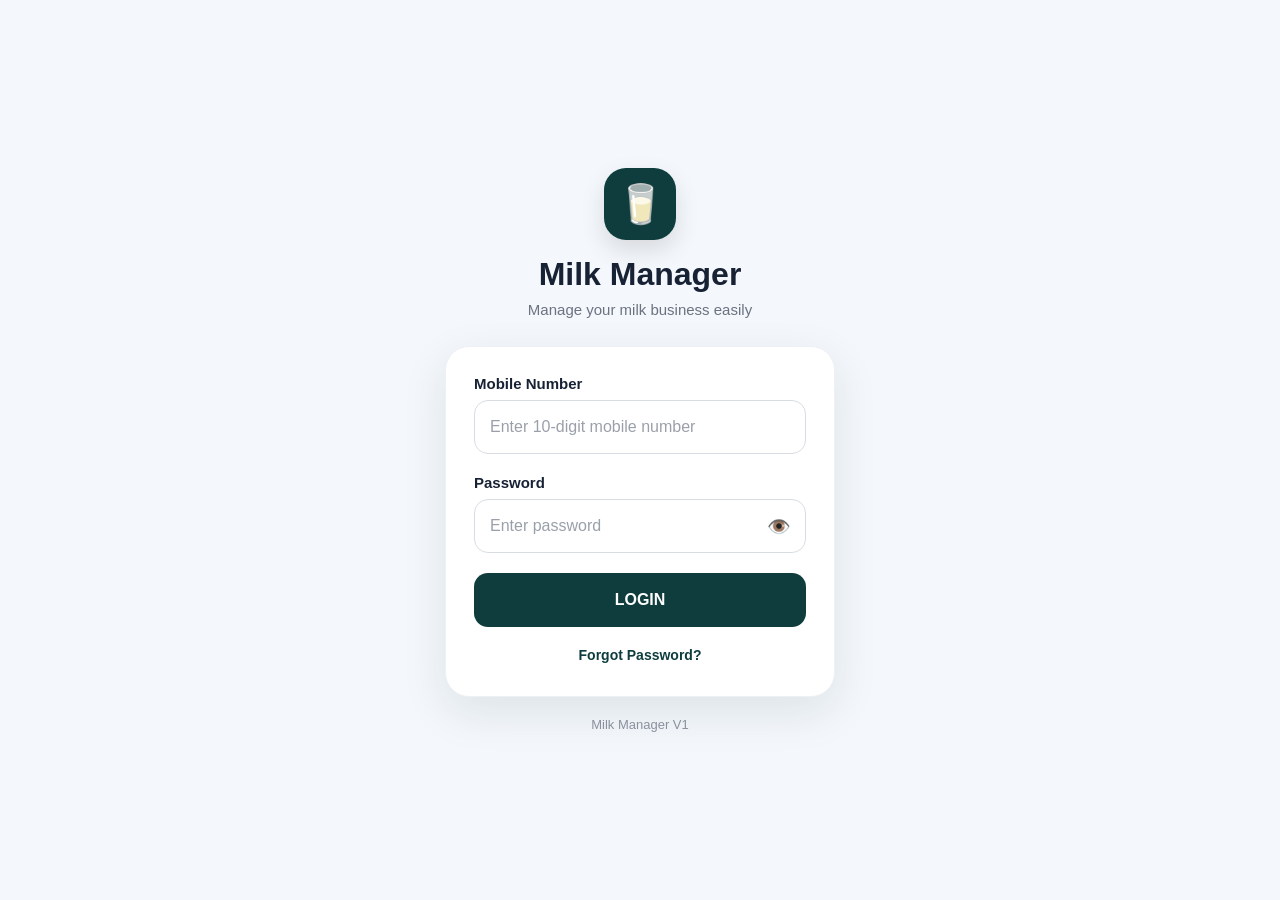
==== index.html @ aed2cbb0 "Add files via upload" ====
<!DOCTYPE html>
<html lang="en">

<head>

    <meta charset="UTF-8">

    <meta
        name="viewport"
        content="width=device-width, initial-scale=1.0"
    >

    <meta
        name="theme-color"
        content="#0f3d3e"
    >

    <title>Milk Manager - Login</title>

    <link
        rel="stylesheet"
        href="style.css"
    >

</head>


<body class="login-page">


<div class="login-wrapper">


    <!-- LOGIN HEADER -->

    <div class="login-brand">

        <div class="login-logo">
            🥛
        </div>

        <h1>
            Milk Manager
        </h1>

        <p>
            Manage your milk business easily
        </p>

    </div>


    <!-- LOGIN CARD -->

    <div class="login-card">


        <form id="loginForm">


            <!-- MOBILE NUMBER -->

            <div class="form-group">

                <label for="mobile">
                    Mobile Number
                </label>

                <input
                    type="tel"
                    id="mobile"
                    name="mobile"
                    placeholder="Enter 10-digit mobile number"
                    maxlength="10"
                    inputmode="numeric"
                    autocomplete="username"
                    required
                >

            </div>


            <!-- PASSWORD -->

            <div class="form-group">

                <label for="password">
                    Password
                </label>


                <div class="password-box">

                    <input
                        type="password"
                        id="password"
                        name="password"
                        placeholder="Enter password"
                        autocomplete="current-password"
                        required
                    >


                    <button
                        type="button"
                        id="togglePassword"
                        class="password-toggle"
                    >
                        👁️
                    </button>

                </div>

            </div>


            <!-- LOGIN BUTTON -->

            <button
                type="submit"
                class="login-submit"
            >
                LOGIN
            </button>


            <!-- FORGOT PASSWORD -->

            <button
                type="button"
                id="forgotPassword"
                class="forgot-password"
            >
                Forgot Password?
            </button>


        </form>


    </div>


    <div class="login-footer">
        Milk Manager V1
    </div>


</div>


<script src="app.js"></script>

</body>

</html>
---- style.css ----
/* =========================================================
   MILK MANAGER V2
========================================================= */

* {
    margin: 0;
    padding: 0;
    box-sizing: border-box;
}


:root {

    --primary: #1677ff;
    --primary-dark: #075fd3;

    --background: #f5f7fb;

    --white: #ffffff;

    --text: #182133;
    --muted: #7c8797;
    --light: #a5adba;

    --border: #e6ebf2;

    --green: #18a66a;
    --green-bg: #e9f9f1;

    --blue-bg: #eaf3ff;

    --orange: #f39a21;
    --orange-bg: #fff5e5;

    --purple: #7956d8;
    --purple-bg: #f2edff;

    --red: #e84d5b;
}


html {
    scroll-behavior: smooth;
}


body {

    margin: 0;

    background: var(--background);

    color: var(--text);

    font-family:
        -apple-system,
        BlinkMacSystemFont,
        "Segoe UI",
        Roboto,
        Arial,
        sans-serif;
}


button,
input {

    font-family: inherit;

}


button {

    cursor: pointer;

}


.login-body {

    min-height: 100vh;

}



/* =========================================================
   LOGIN
========================================================= */

.login-screen {

    min-height: 100vh;

    display: flex;

    align-items: center;

    justify-content: center;

    padding: 20px;

    background:
        linear-gradient(
            145deg,
            #edf6ff,
            #ffffff,
            #f4f7ff
        );

}


.login-card {

    width: 100%;

    max-width: 400px;

    padding: 32px 24px;

    background: white;

    border-radius: 25px;

    box-shadow:
        0 20px 60px
        rgba(20,60,110,0.12);

}


.milk-logo {

    width: 76px;

    height: 76px;

    margin: 0 auto 18px;

    display: flex;

    align-items: center;

    justify-content: center;

    background: var(--blue-bg);

    border-radius: 50%;

    font-size: 38px;

}


.login-card h1 {

    text-align: center;

    font-size: 28px;

    margin-bottom: 7px;

}


.login-subtitle {

    text-align: center;

    color: var(--muted);

    font-size: 14px;

    margin-bottom: 30px;

}


.form-group {

    margin-bottom: 18px;

}


.form-group label {

    display: block;

    font-size: 14px;

    font-weight: 650;

    margin-bottom: 7px;

}


.input-box {

    height: 54px;

    display: flex;

    align-items: center;

    gap: 10px;

    padding: 0 14px;

    background: #fafbfd;

    border: 1px solid var(--border);

    border-radius: 14px;

}


.input-box:focus-within {

    border-color: var(--primary);

    box-shadow:
        0 0 0 3px
        rgba(22,119,255,0.08);

}


.input-box input {

    flex: 1;

    width: 100%;

    height: 100%;

    border: none;

    outline: none;

    background: transparent;

    font-size: 15px;

}


.eye-button {

    border: none;

    background: transparent;

    font-size: 18px;

}


.forgot-row {

    display: flex;

    justify-content: flex-end;

    margin-bottom: 20px;

}


.forgot-button {

    border: none;

    background: transparent;

    color: var(--primary);

    font-size: 13px;

    font-weight: 650;

}


.login-button {

    width: 100%;

    height: 54px;

    border: none;

    border-radius: 14px;

    background: var(--primary);

    color: white;

    font-size: 15px;

    font-weight: 750;

}


.login-button:active {

    transform: scale(0.98);

}


.demo-text {

    text-align: center;

    color: var(--light);

    font-size: 11px;

    margin-top: 20px;

}



/* =========================================================
   APP
========================================================= */

.app {

    min-height: 100vh;

    padding-bottom: 80px;

}


.top-header,
.simple-header {

    background: white;

    border-bottom: 1px solid var(--border);

    padding: 18px 16px;

    display: flex;

    align-items: center;

    justify-content: space-between;

}


.top-header p {

    color: var(--muted);

    font-size: 12px;

    margin-bottom: 3px;

}


.top-header h1,
.simple-header h1 {

    font-size: 22px;

}


.top-header small,
.simple-header p {

    color: var(--light);

    font-size: 10px;

    margin-top: 4px;

    display: block;

}


.notification-btn {

    position: relative;

    width: 44px;

    height: 44px;

    border: 1px solid var(--border);

    background: white;

    border-radius: 13px;

    font-size: 18px;

}


.notification-btn i {

    position: absolute;

    top: 9px;

    right: 9px;

    width: 7px;

    height: 7px;

    background: var(--red);

    border-radius: 50%;

    border: 2px solid white;

}



/* =========================================================
   CONTENT
========================================================= */

.main-content {

    width: 100%;

    max-width: 920px;

    margin: auto;

    padding: 18px 16px;

}



/* =========================================================
   BUSINESS
========================================================= */

.business-card {

    display: flex;

    justify-content: space-between;

    align-items: center;

    min-height: 145px;

    padding: 22px;

    border-radius: 21px;

    color: white;

    background:
        linear-gradient(
            135deg,
            #1677ff,
            #5ba9ff
        );

    box-shadow:
        0 12px 30px
        rgba(22,119,255,0.18);

    margin-bottom: 24px;

}


.business-card span {

    font-size: 9px;

    font-weight: 700;

    letter-spacing: 1px;

    opacity: .8;

}


.business-card h2 {

    font-size: 20px;

    margin: 8px 0;

}


.business-card p {

    font-size: 11px;

    opacity: .9;

}


.business-icon {

    width: 70px;

    height: 70px;

    display: flex;

    align-items: center;

    justify-content: center;

    border-radius: 50%;

    background:
        rgba(255,255,255,.17);

    font-size: 35px;

}



/* =========================================================
   SECTION
========================================================= */

.section-heading {

    display: flex;

    justify-content: space-between;

    align-items: center;

    margin: 24px 0 11px;

}


.section-heading h2 {

    font-size: 17px;

}


.section-heading p {

    color: var(--light);

    font-size: 10px;

    margin-top: 3px;

}


.percentage {

    padding: 7px 10px;

    border-radius: 9px;

    background: var(--blue-bg);

    color: var(--primary);

    font-size: 12px;

}



/* =========================================================
   DELIVERY
========================================================= */

.delivery-overview {

    display: flex;

    align-items: center;

    gap: 15px;

    padding: 20px;

    background: white;

    border: 1px solid var(--border);

    border-radius: 20px;

}


.delivery-info {

    flex: 1;

}


.delivery-number {

    display: flex;

    align-items: baseline;

}


.delivery-number strong {

    font-size: 40px;

}


.delivery-number span {

    font-size: 21px;

    color: var(--light);

}


.delivery-info > p {

    color: var(--muted);

    font-size: 11px;

    margin: 4px 0 17px;

}


.progress-bar {

    height: 9px;

    background: #edf1f6;

    border-radius: 20px;

    overflow: hidden;

}


.progress-bar div {

    height: 100%;

    background: var(--primary);

    border-radius: 20px;

}


.progress-bottom {

    display: flex;

    justify-content: space-between;

    margin-top: 7px;

    font-size: 9px;

    color: var(--light);

}


.progress-bottom strong {

    color: var(--primary);

}


.progress-circle {

    width: 80px;

    height: 80px;

    flex-shrink: 0;

    display: flex;

    align-items: center;

    justify-content: center;

    border-radius: 50%;

    background:
        conic-gradient(
            var(--primary) 93%,
            #e9edf3 0
        );

}


.progress-circle > div {

    width: 62px;

    height: 62px;

    display: flex;

    flex-direction: column;

    align-items: center;

    justify-content: center;

    border-radius: 50%;

    background: white;

}


.progress-circle strong {

    color: var(--primary);

    font-size: 19px;

}


.progress-circle small {

    color: var(--light);

    font-size: 7px;

}



/* =========================================================
   MINI STATS
========================================================= */

.mini-stats {

    display: grid;

    grid-template-columns:
        repeat(3, 1fr);

    gap: 9px;

    margin-top: 10px;

}


.mini-stat {

    display: flex;

    align-items: center;

    gap: 7px;

    padding: 11px 8px;

    background: white;

    border: 1px solid var(--border);

    border-radius: 15px;

}


.stat-icon {

    width: 34px;

    height: 34px;

    display: flex;

    align-items: center;

    justify-content: center;

    border-radius: 10px;

}


.mini-stat strong {

    display: block;

    font-size: 12px;

}


.mini-stat small {

    display: block;

    color: var(--light);

    font-size: 8px;

    margin-top: 2px;

}



/* =========================================================
   COLORS
========================================================= */

.blue {

    background: var(--blue-bg);

}


.green {

    background: var(--green-bg);

}


.orange {

    background: var(--orange-bg);

}


.purple {

    background: var(--purple-bg);

}



/* =========================================================
   QUICK
========================================================= */

.quick-grid {

    display: grid;

    grid-template-columns:
        repeat(2,1fr);

    gap: 10px;

}


.quick-card {

    display: flex;

    align-items: center;

    gap: 9px;

    min-height: 88px;

    padding: 12px;

    text-align: left;

    background: white;

    border: 1px solid var(--border);

    border-radius: 17px;

}


.quick-icon {

    width: 40px;

    height: 40px;

    display: flex;

    align-items: center;

    justify-content: center;

    border-radius: 12px;

    font-size: 18px;

}


.quick-card div {

    flex: 1;

}


.quick-card strong {

    display: block;

    font-size: 11px;

}


.quick-card small {

    display: block;

    color: var(--light);

    font-size: 8px;

    margin-top: 3px;

}


.quick-card b {

    color: var(--light);

}



/* =========================================================
   SUMMARY
========================================================= */

.summary-grid {

    display: grid;

    grid-template-columns:
        repeat(2,1fr);

    gap: 10px;

}


.summary-card {

    padding: 15px;

    background: white;

    border: 1px solid var(--border);

    border-radius: 17px;

}


.summary-card > span {

    display: inline-flex;

    width: 34px;

    height: 34px;

    align-items: center;

    justify-content: center;

    border-radius: 10px;

    background: var(--blue-bg);

}


.summary-card > small {

    display: block;

    color: var(--light);

    font-size: 8px;

    margin: 10px 0 5px;

}


.summary-card > strong {

    font-size: 19px;

}


.summary-card > p {

    color: var(--light);

    font-size: 9px;

    margin-top: 3px;

}



/* =========================================================
   ACTIVITY
========================================================= */

.activity-card {

    background: white;

    border: 1px solid var(--border);

    border-radius: 18px;

    overflow: hidden;

}


.activity {

    display: flex;

    align-items: center;

    gap: 10px;

    padding: 14px;

    border-bottom: 1px solid var(--border);

}


.activity:last-child {

    border-bottom: none;

}


.activity-icon {

    width: 35px;

    height: 35px;

    display: flex;

    align-items: center;

    justify-content: center;

    border-radius: 10px;

    flex-shrink: 0;

}


.activity div {

    flex: 1;

}


.activity strong {

    display: block;

    font-size: 11px;

}


.activity small {

    display: block;

    color: var(--light);

    font-size: 8px;

    margin-top: 3px;

}


.activity time {

    color: var(--light);

    font-size: 8px;

}



/* =========================================================
   SEARCH
========================================================= */

.search-box {

    height: 52px;

    display: flex;

    align-items: center;

    gap: 9px;

    padding: 0 14px;

    margin-bottom: 13px;

    background: white;

    border: 1px solid var(--border);

    border-radius: 14px;

}


.search-box input {

    flex: 1;

    border: none;

    outline: none;

    font-size: 14px;

}



/* =========================================================
   CUSTOMER
========================================================= */

.customer-card {

    display: flex;

    align-items: center;

    gap: 10px;

    padding: 13px;

    margin-bottom: 9px;

    background: white;

    border: 1px solid var(--border);

    border-radius: 16px;

}


.avatar {

    width: 45px;

    height: 45px;

    flex-shrink: 0;

    display: flex;

    align-items: center;

    justify-content: center;

    border-radius: 50%;

    background: var(--blue-bg);

    color: var(--primary);

    font-size: 12px;

    font-weight: 750;

}


.customer-info {

    flex: 1;

}


.customer-info strong {

    display: block;

    font-size: 13px;

}


.customer-info small {

    display: block;

    color: var(--light);

    font-size: 9px;

    margin-top: 3px;

}


.customer-info span {

    display: block;

    color: var(--muted);

    font-size: 9px;

    margin-top: 3px;

}


.status {

    padding: 6px 8px;

    border-radius: 8px;

    font-size: 8px;

    font-weight: 700;

}


.status.delivered {

    background: var(--green-bg);

    color: var(--green);

}


.status.pending {

    background: var(--orange-bg);

    color: var(--orange);

}


.add-btn {

    width: 43px;

    height: 43px;

    border: none;

    border-radius: 13px;

    background: var(--primary);

    color: white;

    font-size: 25px;

}



/* =========================================================
   DELIVERY PAGE
========================================================= */

.delivery-card {

    padding: 27px 18px;

    background: white;

    border: 1px solid var(--border);

    border-radius: 22px;

    text-align: center;

}


.customer-number {

    color: var(--light);

    font-size: 9px;

    font-weight: 700;

    letter-spacing: 1px;

}


.big-avatar {

    width: 82px;

    height: 82px;

    margin: 20px auto 14px;

    display: flex;

    align-items: center;

    justify-content: center;

    border-radius: 50%;

    background: var(--blue-bg);

    color: var(--primary);

    font-size: 23px;

    font-weight: 750;

}


.delivery-card h2 {

    font-size: 22px;

}


.address {

    color: var(--muted);

    font-size: 11px;

    margin-top: 5px;

}


.milk-box {

    display: flex;

    justify-content: space-between;

    align-items: center;

    padding: 17px;

    margin: 23px 0;

    background: #f7f9fc;

    border-radius: 15px;

    text-align: left;

}


.milk-box small {

    display: block;

    color: var(--light);

    font-size: 8px;

}


.milk-box strong {

    display: block;

    color: var(--primary);

    font-size: 25px;

    margin-top: 4px;

}


.quantity {

    display: flex;

    align-items: center;

    gap: 10px;

}


.quantity button {

    width: 35px;

    height: 35px;

    border: 1px solid var(--border);

    background: white;

    border-radius: 10px;

    font-size: 18px;

}


.quantity span {

    font-weight: 700;

}


.deliver-btn {

    width: 100%;

    height: 54px;

    border: none;

    border-radius: 14px;

    background: var(--green);

    color: white;

    font-weight: 750;

}


.deliver-btn.delivered-done {

    background: #0d8653;

}


.skip-btn {

    width: 100%;

    height: 45px;

    border: none;

    background: transparent;

    color: var(--red);

    font-weight: 650;

}



/* =========================================================
   REPORTS
========================================================= */

.report-main {

    padding: 28px 20px;

    text-align: center;

    background: white;

    border: 1px solid var(--border);

    border-radius: 20px;

}


.report-main span {

    color: var(--light);

    font-size: 9px;

    font-weight: 700;

    letter-spacing: 1px;

}


.report-main strong {

    display: block;

    color: var(--primary);

    font-size: 48px;

    margin: 8px 0;

}


.report-main p {

    color: var(--muted);

    font-size: 11px;

}


.report-grid {

    display: grid;

    grid-template-columns:
        repeat(3,1fr);

    gap: 9px;

    margin-top: 11px;

}


.report-grid div {

    padding: 15px 5px;

    background: white;

    border: 1px solid var(--border);

    border-radius: 15px;

    text-align: center;

}


.report-grid span {

    display: block;

    font-size: 18px;

}


.report-grid strong {

    display: block;

    margin-top: 5px;

}


.report-grid small {

    color: var(--light);

    font-size: 8px;

}


.report-list {

    margin-top: 12px;

    background: white;

    border: 1px solid var(--border);

    border-radius: 17px;

    overflow: hidden;

}


.report-list div {

    display: flex;

    justify-content: space-between;

    padding: 16px;

    border-bottom: 1px solid var(--border);

    font-size: 12px;

}


.report-list div:last-child {

    border-bottom: none;

}


.report-list span {

    color: var(--muted);

}



/* =========================================================
   BILLS
========================================================= */

.bill-card {

    display: flex;

    justify-content: space-between;

    align-items: center;

    padding: 17px;

    margin-bottom: 10px;

    background: white;

    border: 1px solid var(--border);

    border-radius: 17px;

}


.bill-card small {

    display: block;

    color: var(--light);

    font-size: 8px;

}


.bill-card div strong {

    display: block;

    font-size: 14px;

    margin: 5px 0 3px;

}


.bill-card div span {

    color: var(--muted);

    font-size: 9px;

}


.bill-price {

    color: var(--primary);

    font-size: 17px;

}



/* =========================================================
   PAYMENTS
========================================================= */

.payment-total {

    padding: 23px;

    margin-bottom: 13px;

    border-radius: 19px;

    color: white;

    background:
        linear-gradient(
            135deg,
            #1677ff,
            #5ba9ff
        );

}


.payment-total span {

    display: block;

    font-size: 9px;

    opacity: .8;

}


.payment-total strong {

    display: block;

    font-size: 31px;

    margin-top: 5px;

}


.payment-card {

    display: flex;

    align-items: center;

    gap: 10px;

    padding: 15px;

    margin-bottom: 10px;

    background: white;

    border: 1px solid var(--border);

    border-radius: 17px;

}


.payment-card div {

    flex: 1;

}


.payment-card div strong {

    display: block;

    font-size: 13px;

}


.payment-card small {

    color: var(--light);

    font-size: 8px;

}


.payment-card > strong {

    color: var(--primary);

}


.collect-btn {

    width: 100%;

    height: 53px;

    border: none;

    border-radius: 14px;

    background: var(--primary);

    color: white;

    font-weight: 750;

}



/* =========================================================
   HISTORY
========================================================= */

.history-card {

    display: flex;

    align-items: center;

    gap: 14px;

    padding: 15px;

    margin-bottom: 10px;

    background: white;

    border: 1px solid var(--border);

    border-radius: 17px;

}


.history-date {

    min-width: 65px;

    text-align: center;

    padding-right: 13px;

    border-right: 1px solid var(--border);

}


.history-date strong {

    display: block;

    color: var(--primary);

    font-size: 13px;

}


.history-date span {

    color: var(--light);

    font-size: 8px;

}


.history-card > div:last-child {

    flex: 1;

}


.history-card > div:last-child > strong {

    display: block;

    font-size: 13px;

}


.history-card small {

    display: block;

    color: var(--muted);

    font-size: 9px;

    margin: 4px 0;

}


.history-status {

    color: var(--green);

    font-size: 9px;

}



/* =========================================================
   SETTINGS
========================================================= */

.profile-card {

    display: flex;

    align-items: center;

    gap: 13px;

    padding: 18px;

    margin-bottom: 13px;

    background: white;

    border: 1px solid var(--border);

    border-radius: 18px;

}


.profile-card .big-avatar {

    margin: 0;

    width: 58px;

    height: 58px;

    font-size: 17px;

}


.profile-card strong {

    display: block;

    font-size: 15px;

}


.profile-card small {

    display: block;

    color: var(--muted);

    font-size: 9px;

    margin-top: 4px;

}


.settings-list {

    background: white;

    border: 1px solid var(--border);

    border-radius: 18px;

    overflow: hidden;

}


.settings-list button {

    width: 100%;

    min-height: 61px;

    display: flex;

    align-items: center;

    gap: 12px;

    padding: 0 16px;

    border: none;

    border-bottom: 1px solid var(--border);

    background: white;

    text-align: left;

}


.settings-list button:last-child {

    border-bottom: none;

}


.settings-list button > span {

    width: 35px;

    height: 35px;

    display: flex;

    align-items: center;

    justify-content: center;

    border-radius: 10px;

    background: var(--blue-bg);

}


.settings-list button strong {

    flex: 1;

    font-size: 12px;

}


.settings-list button b {

    color: var(--light);

    font-size: 20px;

}


.settings-list .logout strong {

    color: var(--red);

}



/* =========================================================
   BOTTOM NAV
========================================================= */

.bottom-nav {

    position: fixed;

    z-index: 100;

    left: 0;

    right: 0;

    bottom: 0;

    height: 72px;

    display: grid;

    grid-template-columns:
        repeat(5,1fr);

    background:
        rgba(255,255,255,.97);

    border-top: 1px solid var(--border);

    box-shadow:
        0 -7px 25px
        rgba(0,0,0,.05);

    backdrop-filter: blur(10px);

}


.nav-item {

    border: none;

    background: transparent;

    color: #929aa8;

    display: flex;

    flex-direction: column;

    align-items: center;

    justify-content: center;

    gap: 3px;

}


.nav-item span {

    font-size: 18px;

}


.nav-item small {

    font-size: 8px;

    font-weight: 650;

}


.nav-item.active {

    color: var(--primary);

}



/* =========================================================
   DESKTOP
========================================================= */

@media (min-width:700px) {

    .top-header,
    .simple-header {

        padding-left:
            max(
                30px,
                calc((100vw - 920px) / 2)
            );

        padding-right:
            max(
                30px,
                calc((100vw - 920px) / 2)
            );

    }


    .quick-grid {

        grid-template-columns:
            repeat(4,1fr);

    }


    .summary-grid {

        grid-template-columns:
            repeat(4,1fr);

    }


    .bottom-nav {

        width: 700px;

        left: 50%;

        right: auto;

        transform:
            translateX(-50%);

        border-radius:
            18px 18px 0 0;

    }

}
/* =====================================================
   CUSTOMERS PAGE
   ===================================================== */

.page-container {
    padding: 20px;
    max-width: 900px;
    margin: auto;
}

.page-header {
    display: flex;
    justify-content: space-between;
    align-items: center;
    gap: 15px;
    margin-bottom: 20px;
}

.page-header h1 {
    margin: 0;
}

.page-header p {
    margin: 5px 0 0;
    opacity: 0.7;
}

.search-box {
    margin-bottom: 20px;
}

.search-box input {
    width: 100%;
    box-sizing: border-box;
    padding: 14px 16px;
    border-radius: 12px;
    border: 1px solid #ddd;
    font-size: 16px;
}

.section-title {
    display: flex;
    justify-content: space-between;
    align-items: center;
    margin-bottom: 15px;
}

.section-title h2 {
    margin: 0;
}

.section-title span {
    opacity: 0.65;
}


/* CUSTOMER CARD */

.customer-list {
    display: flex;
    flex-direction: column;
    gap: 12px;
}

.customer-card {
    display: flex;
    align-items: center;
    gap: 15px;
    padding: 16px;
    background: white;
    border-radius: 16px;
    border: 1px solid #e5e5e5;
    box-shadow: 0 3px 10px rgba(0,0,0,0.05);
}

.customer-avatar {
    width: 52px;
    height: 52px;
    min-width: 52px;
    border-radius: 50%;
    display: flex;
    align-items: center;
    justify-content: center;
    background: #e8f1ff;
    color: #1557b0;
    font-weight: bold;
    font-size: 17px;
}

.customer-info {
    flex: 1;
    min-width: 0;
}

.customer-info h3 {
    margin: 0 0 5px;
    font-size: 18px;
}

.customer-info p {
    margin: 3px 0;
    font-size: 14px;
    opacity: 0.75;
}

.customer-info small {
    display: block;
    margin-top: 6px;
    opacity: 0.5;
}

.customer-actions {
    display: flex;
    flex-direction: column;
    align-items: flex-end;
    gap: 10px;
}

.status-badge {
    padding: 5px 10px;
    border-radius: 20px;
    font-size: 12px;
    font-weight: 600;
}

.status-badge.active {
    background: #e4f8ed;
    color: #168044;
}

.status-badge.inactive {
    background: #eee;
    color: #777;
}

.delete-customer-btn {
    border: none;
    background: transparent;
    cursor: pointer;
    font-size: 17px;
}


/* BUTTONS */

.primary-btn {
    border: none;
    border-radius: 12px;
    padding: 13px 18px;
    background: #1557b0;
    color: white;
    font-size: 15px;
    font-weight: 600;
    cursor: pointer;
}

.secondary-btn {
    border: 1px solid #ddd;
    border-radius: 12px;
    padding: 13px 18px;
    background: white;
    font-size: 15px;
    cursor: pointer;
}


/* MODAL */

.modal {
    display: none;
    position: fixed;
    inset: 0;
    z-index: 9999;
    background: rgba(0,0,0,0.55);
    align-items: center;
    justify-content: center;
    padding: 20px;
    box-sizing: border-box;
}

.modal.show {
    display: flex;
}

.modal-content {
    width: 100%;
    max-width: 500px;
    max-height: 90vh;
    overflow-y: auto;
    background: white;
    border-radius: 20px;
    padding: 22px;
    box-sizing: border-box;
}

.modal-header {
    display: flex;
    justify-content: space-between;
    align-items: flex-start;
    margin-bottom: 20px;
}

.modal-header h2 {
    margin: 0;
}

.modal-header p {
    margin: 5px 0 0;
    opacity: 0.65;
}

.close-btn {
    border: none;
    background: #f1f1f1;
    width: 38px;
    height: 38px;
    border-radius: 50%;
    font-size: 25px;
    cursor: pointer;
}


/* FORM */

.form-group {
    margin-bottom: 16px;
}

.form-group label {
    display: block;
    margin-bottom: 7px;
    font-weight: 600;
}

.form-group input,
.form-group select {
    width: 100%;
    box-sizing: border-box;
    padding: 13px;
    border: 1px solid #ddd;
    border-radius: 10px;
    font-size: 16px;
    background: white;
}

.form-row {
    display: grid;
    grid-template-columns: 1fr 1fr;
    gap: 12px;
}

.form-actions {
    display: flex;
    gap: 10px;
    margin-top: 20px;
}

.form-actions button {
    flex: 1;
}


/* EMPTY STATE */

.empty-state {
    text-align: center;
    padding: 50px 20px;
}

.empty-icon {
    font-size: 50px;
    margin-bottom: 15px;
}

.empty-state h3 {
    margin: 0 0 8px;
}

.empty-state p {
    opacity: 0.65;
    margin-bottom: 20px;
}


/* MOBILE */

@media (max-width: 600px) {

    .page-container {
        padding: 15px;
    }

    .page-header {
        align-items: flex-start;
        flex-direction: column;
    }

    .page-header .primary-btn {
        width: 100%;
    }

    .customer-card {
        align-items: flex-start;
    }

    .customer-actions {
        margin-left: auto;
    }

    .form-row {
        grid-template-columns: 1fr;
        gap: 0;
    }

}
/* =====================================================
   PAYMENTS PAGE
===================================================== */

.payment-summary {
    display: grid;
    grid-template-columns: 1fr 1fr;
    gap: 15px;
    margin-bottom: 20px;
}

.payment-summary-card {
    padding: 20px;
    border-radius: 16px;
    background: white;
    border: 1px solid #e5e5e5;
    box-shadow: 0 3px 10px rgba(0,0,0,0.05);
}

.payment-summary-card span {
    display: block;
    font-size: 13px;
    opacity: 0.65;
    margin-bottom: 8px;
}

.payment-summary-card strong {
    display: block;
    font-size: 26px;
}

.payment-customer-list {
    display: flex;
    flex-direction: column;
    gap: 12px;
}

.payment-customer-card {
    display: flex;
    align-items: center;
    gap: 15px;
    padding: 16px;
    background: white;
    border-radius: 16px;
    border: 1px solid #e5e5e5;
    box-shadow: 0 3px 10px rgba(0,0,0,0.05);
}

.payment-avatar {
    width: 52px;
    height: 52px;
    min-width: 52px;
    border-radius: 50%;
    display: flex;
    align-items: center;
    justify-content: center;
    background: #e8f1ff;
    color: #1557b0;
    font-weight: bold;
    font-size: 17px;
}

.payment-customer-info {
    flex: 1;
    min-width: 0;
}

.payment-customer-info h3 {
    margin: 0 0 5px;
    font-size: 18px;
}

.payment-customer-info p {
    margin: 3px 0;
    font-size: 14px;
    opacity: 0.7;
}

.payment-customer-info small {
    display: block;
    margin-top: 6px;
    opacity: 0.6;
}

.payment-customer-right {
    display: flex;
    flex-direction: column;
    align-items: flex-end;
    gap: 5px;
}

.payment-customer-right strong {
    font-size: 20px;
}

.payment-customer-right span {
    font-size: 11px;
    opacity: 0.6;
}

.small-pay-btn {
    margin-top: 5px;
    border: none;
    border-radius: 8px;
    padding: 8px 13px;
    background: #1557b0;
    color: white;
    font-weight: 600;
    cursor: pointer;
}

.customer-outstanding-box {
    display: flex;
    justify-content: space-between;
    align-items: center;
    padding: 14px;
    margin-bottom: 18px;
    border-radius: 12px;
    background: #f4f7fb;
}

.customer-outstanding-box span {
    font-size: 14px;
    opacity: 0.7;
}

.customer-outstanding-box strong {
    font-size: 20px;
}

@media (max-width: 600px) {

    .payment-summary {
        grid-template-columns: 1fr 1fr;
    }

    .payment-summary-card {
        padding: 15px;
    }

    .payment-summary-card strong {
        font-size: 22px;
    }

    .payment-customer-card {
        align-items: flex-start;
    }

    .payment-customer-right {
        margin-left: auto;
    }

}

@media (max-width: 420px) {

    .payment-customer-info p {
        display: none;
    }

    .payment-avatar {
        width: 45px;
        height: 45px;
        min-width: 45px;
    }

}
/* =====================================================
   BILLS
===================================================== */

.bill-summary {
    display: grid;
    grid-template-columns: repeat(3, 1fr);
    gap: 15px;
    margin-bottom: 20px;
}

.bill-summary-card {
    background: white;
    padding: 18px;
    border-radius: 16px;
    border: 1px solid #e5e5e5;
    box-shadow: 0 3px 10px rgba(0,0,0,0.05);
}

.bill-summary-card span {
    display: block;
    font-size: 13px;
    opacity: 0.65;
    margin-bottom: 7px;
}

.bill-summary-card strong {
    font-size: 24px;
}

.bill-period {
    background: white;
    padding: 15px;
    border-radius: 16px;
    border: 1px solid #e5e5e5;
    margin-bottom: 18px;
}

.bill-period .form-group {
    margin: 0;
}

.bill-period input {
    width: 100%;
    box-sizing: border-box;
    padding: 13px;
    border: 1px solid #ddd;
    border-radius: 10px;
    font-size: 16px;
    background: white;
}

.bill-list {
    display: flex;
    flex-direction: column;
    gap: 12px;
}

.bill-card {
    display: flex;
    align-items: center;
    gap: 15px;
    background: white;
    padding: 16px;
    border-radius: 16px;
    border: 1px solid #e5e5e5;
    box-shadow: 0 3px 10px rgba(0,0,0,0.05);
}

.bill-avatar {
    width: 52px;
    height: 52px;
    min-width: 52px;
    border-radius: 50%;
    display: flex;
    align-items: center;
    justify-content: center;
    background: #e8f1ff;
    color: #1557b0;
    font-weight: bold;
}

.bill-info {
    flex: 1;
    min-width: 0;
}

.bill-info h3 {
    margin: 0 0 5px;
    font-size: 18px;
}

.bill-info p {
    margin: 3px 0;
    font-size: 14px;
    opacity: 0.7;
}

.bill-info small {
    display: block;
    margin-top: 5px;
    opacity: 0.55;
}

.bill-right {
    display: flex;
    flex-direction: column;
    align-items: flex-end;
    gap: 5px;
}

.bill-right strong {
    font-size: 19px;
}

.bill-status {
    padding: 4px 9px;
    border-radius: 20px;
    font-size: 11px;
    font-weight: 600;
}

.bill-status.paid {
    background: #e4f8ed;
    color: #168044;
}

.bill-status.partial {
    background: #fff3d6;
    color: #9a6500;
}

.bill-status.pending {
    background: #ffe5e5;
    color: #b3261e;
}

.small-bill-btn {
    border: none;
    border-radius: 8px;
    padding: 7px 13px;
    background: #1557b0;
    color: white;
    font-weight: 600;
    cursor: pointer;
}


/* =========================================================
   PROFESSIONAL DETAILED BILL
========================================================= */

.bill-summary {
    display: grid;
    grid-template-columns: repeat(3, 1fr);
    gap: 14px;
    margin-bottom: 20px;
}

.bill-summary-card {
    background: #fff;
    border: 1px solid #e5e7eb;
    border-radius: 16px;
    padding: 18px;
}

.bill-summary-card span {
    display: block;
    font-size: 13px;
    opacity: .65;
    margin-bottom: 7px;
}

.bill-summary-card strong {
    font-size: 23px;
}


.bill-period {
    background: #fff;
    padding: 16px;
    border-radius: 16px;
    margin-bottom: 18px;
    border: 1px solid #e5e7eb;
}

.bill-period label {
    display: block;
    font-size: 13px;
    margin-bottom: 7px;
    opacity: .65;
}

.bill-period input {
    width: 100%;
    box-sizing: border-box;
    padding: 13px;
    border: 1px solid #ddd;
    border-radius: 10px;
    font-size: 16px;
}


/* =========================================================
   BILL CARD
========================================================= */

.bill-list {
    display: flex;
    flex-direction: column;
    gap: 12px;
}

.bill-card {
    display: flex;
    align-items: center;
    gap: 15px;
    background: #fff;
    padding: 16px;
    border-radius: 16px;
    border: 1px solid #e5e7eb;
}

.bill-avatar {
    width: 52px;
    height: 52px;
    min-width: 52px;
    border-radius: 50%;
    display: flex;
    align-items: center;
    justify-content: center;
    background: #e8f1ff;
    font-weight: 700;
    color: #1557b0;
}

.bill-info {
    flex: 1;
}

.bill-info h3 {
    margin: 0 0 6px;
}

.bill-info p {
    margin: 3px 0;
    font-size: 14px;
    opacity: .7;
}

.bill-info small {
    opacity: .5;
}

.bill-right {
    display: flex;
    flex-direction: column;
    align-items: flex-end;
    gap: 6px;
}

.bill-right strong {
    font-size: 19px;
}

.bill-status {
    font-size: 11px;
    padding: 5px 9px;
    border-radius: 20px;
    font-weight: 600;
}

.bill-status.paid {
    background: #e5f8ed;
    color: #168044;
}

.bill-status.partial {
    background: #fff3d5;
    color: #9a6500;
}

.bill-status.pending {
    background: #ffe6e6;
    color: #b3261e;
}

.small-bill-btn {
    border: 0;
    background: #1557b0;
    color: white;
    padding: 8px 14px;
    border-radius: 9px;
    cursor: pointer;
    font-weight: 600;
}


/* =========================================================
   PROFESSIONAL INVOICE
========================================================= */

.bill-modal-content {
    max-width: 850px;
}

.professional-invoice {
    background: #fff;
}

.invoice-customer {
    display: flex;
    justify-content: space-between;
    gap: 20px;
    padding-bottom: 18px;
    border-bottom: 1px solid #e5e7eb;
}

.invoice-customer h2 {
    margin: 0 0 8px;
}

.invoice-customer p {
    margin: 4px 0;
    opacity: .65;
}

.invoice-meta {
    display: flex;
    flex-direction: column;
    align-items: flex-end;
    gap: 5px;
}

.invoice-meta strong {
    font-size: 18px;
}

.invoice-meta span {
    opacity: .6;
}


/* =========================================================
   BILL SECTIONS
========================================================= */

.invoice-section {
    margin-top: 22px;
}

.invoice-section h3 {
    margin-bottom: 12px;
}


/* =========================================================
   TABLE
========================================================= */

.invoice-table {
    border: 1px solid #e5e7eb;
    border-radius: 12px;
    overflow: hidden;
}

.invoice-table-head,
.invoice-table-row {
    display: grid;
    grid-template-columns: 1.5fr 1fr 1fr 1fr;
    gap: 10px;
    padding: 12px 14px;
    align-items: center;
}

.invoice-table-head {
    background: #f5f7fa;
    font-size: 12px;
    font-weight: 700;
}

.invoice-table-row {
    border-top: 1px solid #eee;
    font-size: 14px;
}

.invoice-table-row strong {
    text-align: right;
}

.invoice-subtotal {
    display: flex;
    justify-content: space-between;
    padding: 14px;
    background: #f8fafc;
    border-top: 1px solid #ddd;
}

.invoice-empty {
    padding: 18px;
    text-align: center;
    color: #777;
    border: 1px dashed #ccc;
    border-radius: 10px;
}


/* =========================================================
   TOTAL BOX
========================================================= */

.invoice-total-box {
    margin-top: 25px;
    padding: 18px;
    border-radius: 14px;
    background: #f6f8fb;
}

.invoice-total-row {
    display: flex;
    justify-content: space-between;
    padding: 9px 0;
}

.invoice-total-row.grand {
    font-size: 21px;
    font-weight: 700;
    border-top: 1px solid #ddd;
    margin-top: 7px;
    padding-top: 15px;
}

.invoice-total-row.outstanding {
    color: #b3261e;
    font-size: 19px;
    font-weight: 700;
}


/* =========================================================
   MOBILE
========================================================= */

@media (max-width: 650px) {

    .bill-summary {
        grid-template-columns: 1fr 1fr;
    }

    .bill-card {
        align-items: flex-start;
    }

    .bill-right {
        margin-left: auto;
    }

    .invoice-customer {
        flex-direction: column;
    }

    .invoice-meta {
        align-items: flex-start;
    }

    .invoice-table-head,
    .invoice-table-row {
        grid-template-columns:
            1.2fr
            .8fr
            .8fr
            1fr;

        font-size: 12px;
        padding: 10px 8px;
    }

}

@media (max-width: 480px) {

    .bill-summary {
        grid-template-columns: 1fr;
    }

    .bill-card {
        flex-wrap: wrap;
    }

    .bill-right {
        width: 100%;
        flex-direction: row;
        align-items: center;
    }

}


/* =========================================================
   PRINT
========================================================= */

@media print {

    body * {
        visibility: hidden !important;
    }

    #billModal,
    #billModal * {
        visibility: visible !important;
    }

    #billModal {
        position: absolute !important;
        left: 0;
        top: 0;
        width: 100%;
        background: white;
    }

    .modal-header,
    .form-actions {
        display: none !important;
    }

    .bill-modal-content {
        max-width: 100% !important;
        box-shadow: none !important;
    }

}
   /* =========================================================
   DELIVERY SYSTEM
========================================================= */

.delivery-page {
    max-width: 700px;
    margin: auto;
}


.delivery-progress-box {
    background: #fff;
    border: 1px solid #e5e7eb;
    border-radius: 16px;
    padding: 16px;
    margin-bottom: 18px;
}


.delivery-progress-top {
    display: flex;
    justify-content: space-between;
    margin-bottom: 10px;
}


.delivery-progress {
    height: 9px;
    background: #e9edf2;
    border-radius: 20px;
    overflow: hidden;
}


.delivery-progress-bar {
    height: 100%;
    width: 0%;
    border-radius: 20px;
    background: #2e7d32;
    transition: width .3s ease;
}


/* CUSTOMER */

.delivery-customer-card {
    background: #fff;
    border: 1px solid #e5e7eb;
    border-radius: 20px;
    padding: 22px;
}


.delivery-customer-header {
    display: flex;
    align-items: center;
    gap: 15px;
}


.delivery-avatar {
    width: 58px;
    height: 58px;
    min-width: 58px;
    border-radius: 50%;
    display: flex;
    align-items: center;
    justify-content: center;
    font-weight: 700;
    font-size: 18px;
    background: #e8f1ff;
}


.delivery-customer-header h2 {
    margin: 0 0 5px;
}


.delivery-customer-header p {
    margin: 0;
    opacity: .65;
}


.delivery-address {
    margin-top: 18px;
    padding: 13px;
    background: #f7f8fa;
    border-radius: 12px;
    font-size: 14px;
}


/* MILK */

.delivery-product-box {
    margin-top: 20px;
    padding: 18px;
    border: 1px solid #e5e7eb;
    border-radius: 15px;
    display: flex;
    justify-content: space-between;
    align-items: center;
    gap: 15px;
}


.delivery-product-title {
    display: block;
    font-size: 17px;
    font-weight: 700;
}


.delivery-product-box small {
    display: block;
    margin-top: 4px;
    opacity: .6;
}


/* QUANTITY */

.quantity-control {
    display: flex;
    align-items: center;
    gap: 7px;
}


.quantity-control button,
.small-quantity button {
    width: 38px;
    height: 38px;
    border: 1px solid #ddd;
    background: #f7f8fa;
    border-radius: 9px;
    font-size: 20px;
    cursor: pointer;
}


.quantity-control input {
    width: 60px;
    height: 38px;
    text-align: center;
    border: 1px solid #ddd;
    border-radius: 9px;
    font-size: 16px;
}


/* EXTRA PRODUCTS */

.delivery-extra-products {
    margin-top: 20px;
}


.delivery-extra-products h3 {
    margin-bottom: 12px;
}


.extra-product-row {
    display: flex;
    align-items: center;
    justify-content: space-between;
    padding: 12px 0;
    border-bottom: 1px solid #eee;
}


.small-quantity {
    display: flex;
    align-items: center;
    gap: 5px;
}


.small-quantity input {
    width: 48px;
    height: 34px;
    text-align: center;
    border: 1px solid #ddd;
    border-radius: 8px;
}


/* ACTIONS */

.delivery-actions {
    display: grid;
    grid-template-columns: 1fr 1.5fr;
    gap: 12px;
    margin-top: 25px;
}


.delivery-actions button {
    min-height: 52px;
    border-radius: 12px;
    border: none;
    font-size: 15px;
    font-weight: 700;
    cursor: pointer;
}


.delivery-skip-btn {
    background: #fff0f0;
    color: #b3261e;
    border: 1px solid #ffd0d0 !important;
}


.delivery-done-btn {
    background: #2e7d32;
    color: white;
}


.delivery-previous-btn {
    width: 100%;
    margin-top: 13px;
    padding: 12px;
    border: 0;
    background: transparent;
    cursor: pointer;
    opacity: .65;
}


/* COMPLETION */

.delivery-complete {
    background: #fff;
    border: 1px solid #e5e7eb;
    border-radius: 20px;
    padding: 35px 20px;
    text-align: center;
}


.completion-icon {
    font-size: 55px;
    margin-bottom: 15px;
}


.delivery-complete h2 {
    margin-bottom: 8px;
}


.delivery-complete p {
    opacity: .65;
}


.completion-stats {
    margin: 25px 0;
    padding: 20px;
    background: #f7f8fa;
    border-radius: 15px;
}


.completion-stats strong {
    display: block;
    font-size: 28px;
    margin-bottom: 12px;
}


.completion-breakdown {
    display: flex;
    justify-content: center;
    gap: 20px;
    font-size: 14px;
}


.completion-actions {
    display: flex;
    gap: 10px;
    justify-content: center;
}


/* MOBILE */

@media (max-width: 600px) {

    .delivery-customer-card {
        padding: 17px;
    }


    .delivery-product-box {
        flex-direction: column;
        align-items: stretch;
    }


    .quantity-control {
        justify-content: center;
    }


    .delivery-actions {
        grid-template-columns: 1fr;
    }


    .completion-breakdown {
        flex-direction: column;
        gap: 8px;
    }


    .completion-actions {
        flex-direction: column;
    }

}
/* =========================================================
   MILK MANAGER V1
   LOGIN PAGE
========================================================= */

.login-page {

    margin: 0;

    padding: 0;

    min-height: 100vh;

    width: 100%;

    background: #f4f7fb;

    font-family:
        -apple-system,
        BlinkMacSystemFont,
        "Segoe UI",
        Roboto,
        Arial,
        sans-serif;

    display: flex;

    justify-content: center;

    align-items: center;

    box-sizing: border-box;

}


/* =========================================================
   WRAPPER
========================================================= */

.login-wrapper {

    width: 100%;

    max-width: 430px;

    padding: 30px 20px;

    box-sizing: border-box;

}


/* =========================================================
   BRAND
========================================================= */

.login-brand {

    text-align: center;

    margin-bottom: 28px;

}


.login-logo {

    width: 72px;

    height: 72px;

    margin: 0 auto 15px;

    border-radius: 22px;

    background: #0f3d3e;

    display: flex;

    align-items: center;

    justify-content: center;

    font-size: 38px;

    box-shadow:
        0 10px 25px rgba(0, 0, 0, 0.12);

}


.login-brand h1 {

    margin: 0;

    font-size: 32px;

    line-height: 1.2;

    font-weight: 800;

    color: #182235;

}


.login-brand p {

    margin: 8px 0 0;

    font-size: 15px;

    color: #6b7280;

}


/* =========================================================
   LOGIN CARD
========================================================= */

.login-card {

    width: 100%;

    background: #ffffff;

    border-radius: 24px;

    padding: 28px;

    box-sizing: border-box;

    box-shadow:
        0 15px 45px rgba(15, 61, 62, 0.10);

    border: 1px solid #edf0f4;

}


/* =========================================================
   FORM GROUP
========================================================= */

.form-group {

    margin-bottom: 20px;

}


.form-group label {

    display: block;

    margin-bottom: 8px;

    font-size: 15px;

    font-weight: 700;

    color: #182235;

}


/* =========================================================
   INPUT
========================================================= */

.form-group input {

    width: 100%;

    height: 54px;

    padding: 0 15px;

    box-sizing: border-box;

    border: 1.5px solid #d8dce3;

    border-radius: 14px;

    background: #ffffff;

    color: #182235;

    font-size: 16px;

    outline: none;

    transition: 0.2s ease;

}


.form-group input::placeholder {

    color: #9aa0aa;

}


.form-group input:focus {

    border-color: #0f3d3e;

    box-shadow:
        0 0 0 3px rgba(15, 61, 62, 0.10);

}


/* =========================================================
   PASSWORD
========================================================= */

.password-box {

    position: relative;

    width: 100%;

}


.password-box input {

    padding-right: 55px;

}


.password-toggle {

    position: absolute;

    right: 7px;

    top: 7px;

    width: 40px;

    height: 40px;

    border: none;

    background: transparent;

    border-radius: 10px;

    cursor: pointer;

    font-size: 19px;

    display: flex;

    align-items: center;

    justify-content: center;

}


.password-toggle:hover {

    background: #f1f3f5;

}


/* =========================================================
   LOGIN BUTTON
========================================================= */

.login-submit {

    width: 100%;

    height: 54px;

    border: none;

    border-radius: 14px;

    background: #0f3d3e;

    color: #ffffff;

    font-size: 16px;

    font-weight: 800;

    cursor: pointer;

    transition: 0.2s ease;

}


.login-submit:hover {

    background: #0b3031;

    transform: translateY(-1px);

}


.login-submit:active {

    transform: translateY(0);

}


/* =========================================================
   FORGOT PASSWORD
========================================================= */

.forgot-password {

    display: block;

    width: 100%;

    margin-top: 15px;

    padding: 5px;

    border: none;

    background: transparent;

    color: #0f3d3e;

    font-size: 14px;

    font-weight: 700;

    cursor: pointer;

}


.forgot-password:hover {

    text-decoration: underline;

}


/* =========================================================
   FOOTER
========================================================= */

.login-footer {

    text-align: center;

    margin-top: 20px;

    font-size: 13px;

    color: #8a919d;

}


/* =========================================================
   MOBILE
========================================================= */

@media (max-width: 480px) {

    .login-page {

        align-items: flex-start;

    }


    .login-wrapper {

        padding:
            35px
            16px
            25px;

    }


    .login-brand {

        margin-bottom: 22px;

    }


    .login-brand h1 {

        font-size: 28px;

    }


    .login-card {

        padding: 22px 18px;

        border-radius: 20px;

    }

}
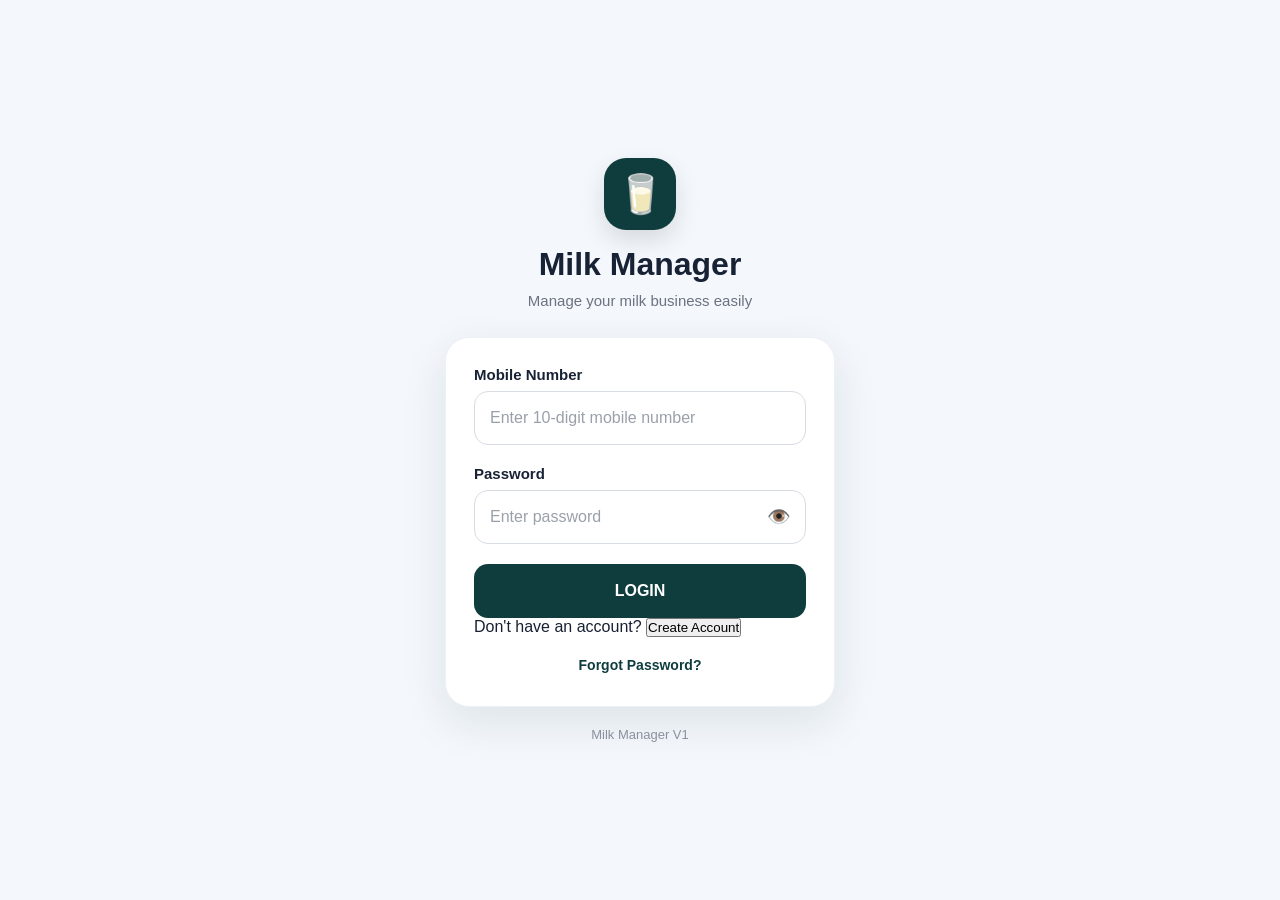
==== commit a9c8e464: "Add files via upload" ====
--- a/index.html
+++ b/index.html
@@ -122,6 +122,20 @@
             >
                 LOGIN
             </button>
+            <!-- CREATE ACCOUNT -->
+
+<div class="create-account-link">
+
+    <span>Don't have an account?</span>
+
+    <button
+        type="button"
+        onclick="goTo('create-account.html')"
+    >
+        Create Account
+    </button>
+
+</div>
 
 
             <!-- FORGOT PASSWORD -->
